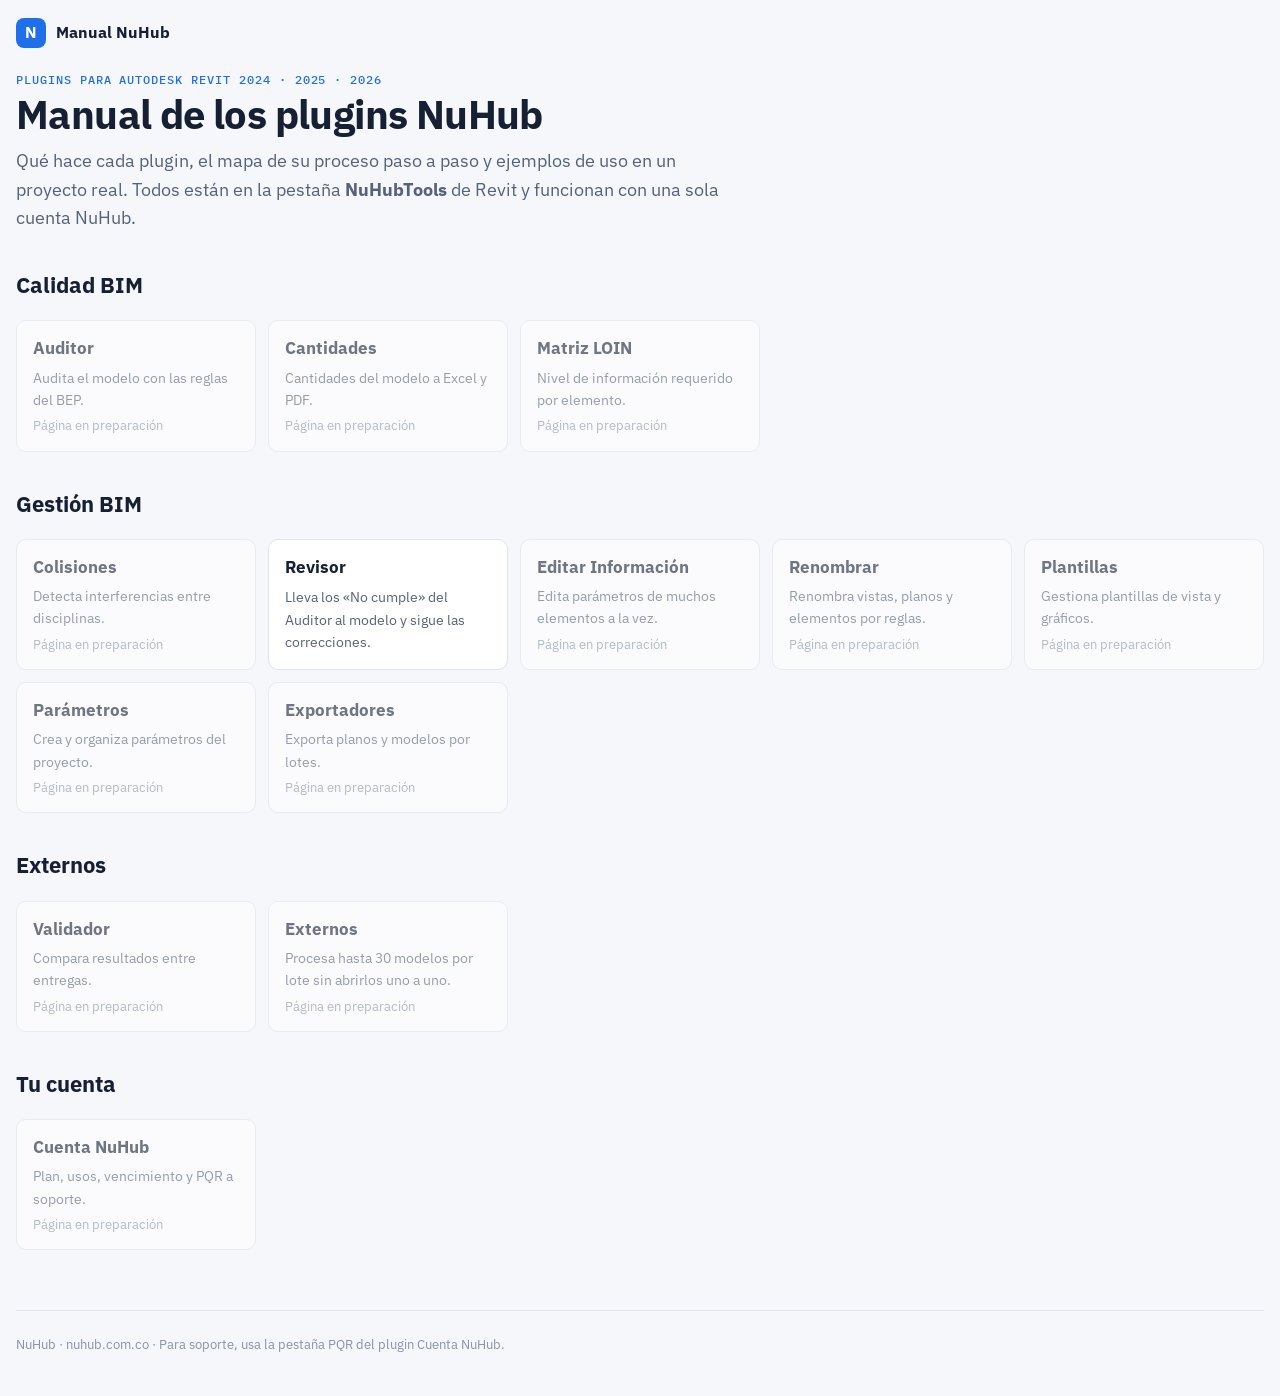
==== index.html @ 9468bd4f "Manual NuHub: portada y página del Revisor (formato horizontal) Co-Authored-By: Claude Opus 5.5 <nor" ====
<!doctype html>
<html lang="es">
<head>
<meta charset="utf-8">
<meta name="viewport" content="width=device-width, initial-scale=1, viewport-fit=cover">
<title>Manual NuHub</title>
<meta name="description" content="Manual de usuario de los plugins NuHub para Autodesk Revit: qué hace cada uno, el mapa de su proceso y ejemplos de uso.">
<link rel="preconnect" href="https://fonts.googleapis.com">
<link rel="stylesheet" href="https://fonts.googleapis.com/css2?family=IBM+Plex+Mono:wght@400;500&family=IBM+Plex+Sans:wght@400;500;600;700&display=swap">
<link rel="stylesheet" href="estilos.css">
</head>
<body>
<div class="barra"><a class="marca" href="./"><i>N</i>Manual NuHub</a></div>
<main>
  <header>
    <div class="panel">Plugins para Autodesk Revit 2024 · 2025 · 2026</div>
    <h1>Manual de los plugins NuHub</h1>
    <p class="entrada">Qué hace cada plugin, el mapa de su proceso paso a paso y ejemplos de uso en un proyecto real. Todos están en la pestaña <b>NuHubTools</b> de Revit y funcionan con una sola cuenta NuHub.</p>
  </header>

  <section class="grupo">
    <h2>Calidad BIM</h2>
    <div class="tarjetas">
      <div class="tarjeta pronto"><b>Auditor</b><span>Audita el modelo con las reglas del BEP.</span><small>Página en preparación</small></div>
      <div class="tarjeta pronto"><b>Cantidades</b><span>Cantidades del modelo a Excel y PDF.</span><small>Página en preparación</small></div>
      <div class="tarjeta pronto"><b>Matriz LOIN</b><span>Nivel de información requerido por elemento.</span><small>Página en preparación</small></div>
    </div>
  </section>
  <section class="grupo">
    <h2>Gestión BIM</h2>
    <div class="tarjetas">
      <div class="tarjeta pronto"><b>Colisiones</b><span>Detecta interferencias entre disciplinas.</span><small>Página en preparación</small></div>
      <a class="tarjeta" href="revisor/"><b>Revisor</b><span>Lleva los «No cumple» del Auditor al modelo y sigue las correcciones.</span></a>
      <div class="tarjeta pronto"><b>Editar Información</b><span>Edita parámetros de muchos elementos a la vez.</span><small>Página en preparación</small></div>
      <div class="tarjeta pronto"><b>Renombrar</b><span>Renombra vistas, planos y elementos por reglas.</span><small>Página en preparación</small></div>
      <div class="tarjeta pronto"><b>Plantillas</b><span>Gestiona plantillas de vista y gráficos.</span><small>Página en preparación</small></div>
      <div class="tarjeta pronto"><b>Parámetros</b><span>Crea y organiza parámetros del proyecto.</span><small>Página en preparación</small></div>
      <div class="tarjeta pronto"><b>Exportadores</b><span>Exporta planos y modelos por lotes.</span><small>Página en preparación</small></div>
    </div>
  </section>
  <section class="grupo">
    <h2>Externos</h2>
    <div class="tarjetas">
      <div class="tarjeta pronto"><b>Validador</b><span>Compara resultados entre entregas.</span><small>Página en preparación</small></div>
      <div class="tarjeta pronto"><b>Externos</b><span>Procesa hasta 30 modelos por lote sin abrirlos uno a uno.</span><small>Página en preparación</small></div>
    </div>
  </section>
  <section class="grupo">
    <h2>Tu cuenta</h2>
    <div class="tarjetas">
      <div class="tarjeta pronto"><b>Cuenta NuHub</b><span>Plan, usos, vencimiento y PQR a soporte.</span><small>Página en preparación</small></div>
    </div>
  </section>
</main>
<footer>NuHub · nuhub.com.co · Para soporte, usa la pestaña PQR del plugin Cuenta NuHub.</footer>
</body>
</html>
---- estilos.css ----
/* Manual NuHub · estilos comunes de todas las páginas */
:root {
  --fondo: #f5f7fb; --hoja: #ffffff; --linea: #dfe5ee; --texto: #172033; --suave: #566279; --tenue: #8893a8;
  --azul: #1f6feb; --azul-suave: #e8f0ff; --rojo: #c62828; --rojo-suave: #fdecea; --verde: #1a7f37; --verde-suave: #e4f4e8;
  --ambar: #9a6700; --ambar-suave: #fdf3d6; --codigo: #eef2f7;
  --fuente: "IBM Plex Sans", "Segoe UI", system-ui, sans-serif; --mono: "IBM Plex Mono", Consolas, monospace;
}
@media (prefers-color-scheme: dark) {
  :root {
    --fondo: #0e131d; --hoja: #151c29; --linea: #263042; --texto: #e5ebf4; --suave: #a4afc3; --tenue: #75819b;
    --azul: #5b9bff; --azul-suave: #182a48; --rojo: #ff7b72; --rojo-suave: #3a1d1d; --verde: #5cc27a; --verde-suave: #15301f;
    --ambar: #e3b54a; --ambar-suave: #33290f; --codigo: #1d2636; color-scheme: dark;
  }
}
* { box-sizing: border-box; }
body { margin: 0; background: var(--fondo); color: var(--texto); font: 16px/1.6 var(--fuente);
       padding-left: max(16px, env(safe-area-inset-left, 0px)); padding-right: max(16px, env(safe-area-inset-right, 0px)); }
a { color: var(--azul); }
img { max-width: 100%; }
code, kbd { font-family: var(--mono); font-size: .88em; background: var(--codigo); padding: 1px 6px; border-radius: 4px; }
.boton { display: inline-block; font-weight: 600; background: var(--hoja); border: 1px solid var(--linea); border-radius: 6px; padding: 0 7px;
         font-size: .9em; white-space: nowrap; }

.barra { max-width: 1320px; margin: 0 auto; display: flex; align-items: center; gap: 12px; padding-block: 18px; }
.marca { display: flex; align-items: center; gap: 10px; text-decoration: none; color: var(--texto); font-weight: 700; }
.marca i { width: 30px; height: 30px; border-radius: 8px; background: var(--azul); color: #fff; display: grid; place-items: center; font-style: normal; }
.barra .volver { margin-left: auto; font-size: 14px; }

main { max-width: 1320px; margin: 0 auto; padding-block: 8px 60px; display: grid; gap: 34px; }
h1 { font-size: clamp(28px, 4.2vw, 40px); line-height: 1.12; margin: 6px 0 10px; letter-spacing: -.015em; text-wrap: balance; }
h2 { font-size: 22px; margin: 0 0 6px; text-wrap: balance; }
h3 { font-size: 17px; margin: 0 0 4px; }
p { margin: 0; max-width: 70ch; }
.panel { font: 500 12px/1 var(--mono); letter-spacing: .08em; text-transform: uppercase; color: var(--azul); }
.entrada { color: var(--suave); font-size: 18px; max-width: 66ch; }
.bajada { color: var(--suave); margin-bottom: 16px; }

/* Ficha rápida */
.ficha { display: grid; grid-template-columns: repeat(auto-fit, minmax(210px, 1fr)); gap: 12px; }
.ficha div { background: var(--hoja); border: 1px solid var(--linea); border-radius: 10px; padding: 12px 14px; }
.ficha b { display: block; font-size: 12px; color: var(--suave); font-weight: 600; text-transform: uppercase; letter-spacing: .05em; margin-bottom: 2px; }

/* Mapa del proceso: horizontal, de izquierda a derecha, en filas de 4 */
.proceso { display: grid; grid-template-columns: repeat(4, minmax(0, 1fr)); gap: 26px 18px; counter-reset: paso; }
.paso { display: grid; grid-template-rows: auto 1fr; gap: 10px; position: relative; min-width: 0; }
.paso::before { counter-increment: paso; content: counter(paso); width: 34px; height: 34px; border-radius: 50%; background: var(--azul); color: #fff;
                font: 600 15px/34px var(--mono); text-align: center; position: relative; z-index: 1; }
.paso:not(:last-child)::after { content: "→"; position: absolute; top: 4px; left: 44px; right: -14px; height: 26px; color: var(--azul); font-weight: 700;
                                text-align: right; border-top: 2px solid var(--linea); transform: translateY(13px); line-height: 0; }
.paso > div { background: var(--hoja); border: 1px solid var(--linea); border-radius: 10px; padding: 12px 14px; min-width: 0; font-size: 14.5px; }
.paso p { font-size: 14.5px; }
.paso p + p, .paso p + ul, .paso ul + p { margin-top: 6px; }
.paso ul { margin: 6px 0 0; padding-left: 18px; }
.paso .uso { display: inline-block; margin-top: 8px; font-size: 12.5px; font-weight: 600; color: var(--ambar); background: var(--ambar-suave);
             padding: 2px 8px; border-radius: 999px; }
.paso.decision > div { border-color: var(--azul); }
@media (max-width: 1100px) { .proceso { grid-template-columns: repeat(2, minmax(0, 1fr)); } }
@media (max-width: 640px) {
  .proceso { grid-template-columns: 1fr; }
  .paso:not(:last-child)::after { display: none; }
}

/* Dos columnas: secciones lado a lado */
.dos { display: grid; grid-template-columns: minmax(0, 1.25fr) minmax(0, 1fr); gap: 24px; align-items: start; }
.dos > * { min-width: 0; }
.arriba { display: grid; grid-template-columns: minmax(0, 1.4fr) minmax(0, 1fr); gap: 24px; align-items: end; }
@media (max-width: 900px) { .dos, .arriba { grid-template-columns: 1fr; } }
td, th { font-size: 14.5px; }

/* Ramas: qué pasa con cada tipo de hallazgo */
.tabla { background: var(--hoja); border: 1px solid var(--linea); border-radius: 10px; overflow-x: auto; }
table { width: 100%; border-collapse: collapse; font-size: 15px; }
th { text-align: left; font-size: 12px; color: var(--suave); font-weight: 600; padding: 10px 14px; border-bottom: 1px solid var(--linea);
     text-transform: uppercase; letter-spacing: .04em; }
td { padding: 10px 14px; border-bottom: 1px solid var(--linea); vertical-align: top; }
tr:last-child td { border-bottom: 0; }

/* Ejemplos */
.ejemplos { display: grid; grid-template-columns: repeat(auto-fit, minmax(280px, 1fr)); gap: 14px; }
.ejemplo { background: var(--hoja); border: 1px solid var(--linea); border-radius: 10px; padding: 16px; display: grid; gap: 8px; align-content: start; min-width: 0; }
.ejemplo .quien { font-size: 13px; color: var(--suave); }
.ejemplo ol { margin: 0; padding-left: 20px; display: grid; gap: 4px; }
.ejemplo .resultado { font-size: 14px; background: var(--verde-suave); color: var(--texto); border-radius: 8px; padding: 8px 10px; }
.ejemplo .resultado b { color: var(--verde); }

/* Estados */
.estado { display: inline-block; font-size: 13px; font-weight: 600; padding: 1px 8px; border-radius: 999px; white-space: nowrap; }
.pendiente { color: var(--rojo); background: var(--rojo-suave); }
.corregido { color: var(--verde); background: var(--verde-suave); }
.noaplica { color: var(--suave); background: var(--codigo); }
.noexiste { color: var(--ambar); background: var(--ambar-suave); }

/* Flujo entre plugins */
.flujo { display: flex; flex-wrap: wrap; align-items: center; gap: 8px; }
.flujo span { background: var(--hoja); border: 1px solid var(--linea); border-radius: 8px; padding: 6px 12px; font-weight: 600; }
.flujo span.aqui { border-color: var(--azul); background: var(--azul-suave); }
.flujo em { color: var(--tenue); font-style: normal; }

.preguntas { display: grid; gap: 10px; }
.preguntas details { background: var(--hoja); border: 1px solid var(--linea); border-radius: 10px; padding: 12px 16px; }
.preguntas summary { cursor: pointer; font-weight: 600; }
.preguntas details p { margin-top: 8px; color: var(--suave); }

/* Portada */
.grupo { display: grid; gap: 12px; }
.tarjetas { display: grid; grid-template-columns: repeat(auto-fill, minmax(230px, 1fr)); gap: 12px; }
.tarjeta { background: var(--hoja); border: 1px solid var(--linea); border-radius: 10px; padding: 14px 16px; text-decoration: none; color: var(--texto);
           display: grid; gap: 4px; }
a.tarjeta:hover { border-color: var(--azul); }
.tarjeta b { font-size: 17px; }
.tarjeta span { color: var(--suave); font-size: 14px; }
.tarjeta.pronto { opacity: .6; }
.tarjeta.pronto small { color: var(--tenue); }

footer { max-width: 1320px; margin: 0 auto; padding-block: 24px 40px; border-top: 1px solid var(--linea); color: var(--tenue); font-size: 13px; }
:focus-visible { outline: 2px solid var(--azul); outline-offset: 2px; }
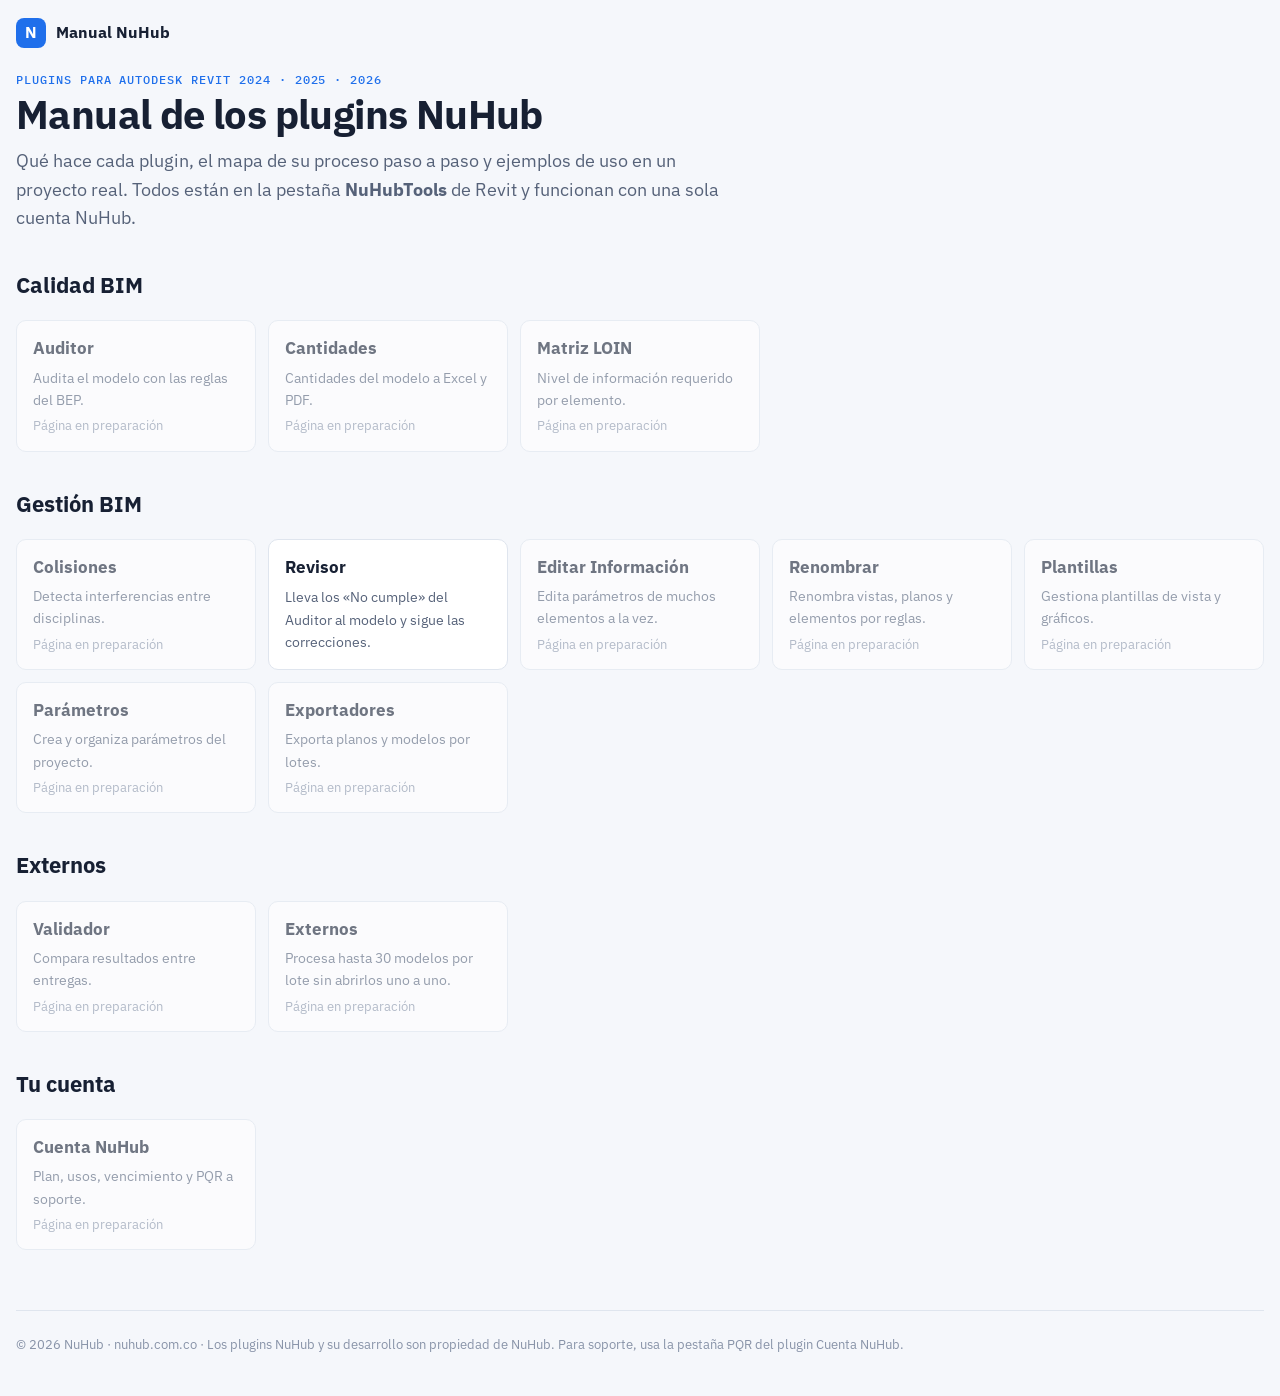
==== commit b544373a: "README y pie: propiedad de NuHub Co-Authored-By: Claude Opus 5.5 <noreply@anthropic.com> Claude-Sess" ====
--- a/index.html
+++ b/index.html
@@ -52,6 +52,6 @@
     </div>
   </section>
 </main>
-<footer>NuHub · nuhub.com.co · Para soporte, usa la pestaña PQR del plugin Cuenta NuHub.</footer>
+<footer>© 2026 NuHub · nuhub.com.co · Los plugins NuHub y su desarrollo son propiedad de NuHub. Para soporte, usa la pestaña PQR del plugin Cuenta NuHub.</footer>
 </body>
 </html>
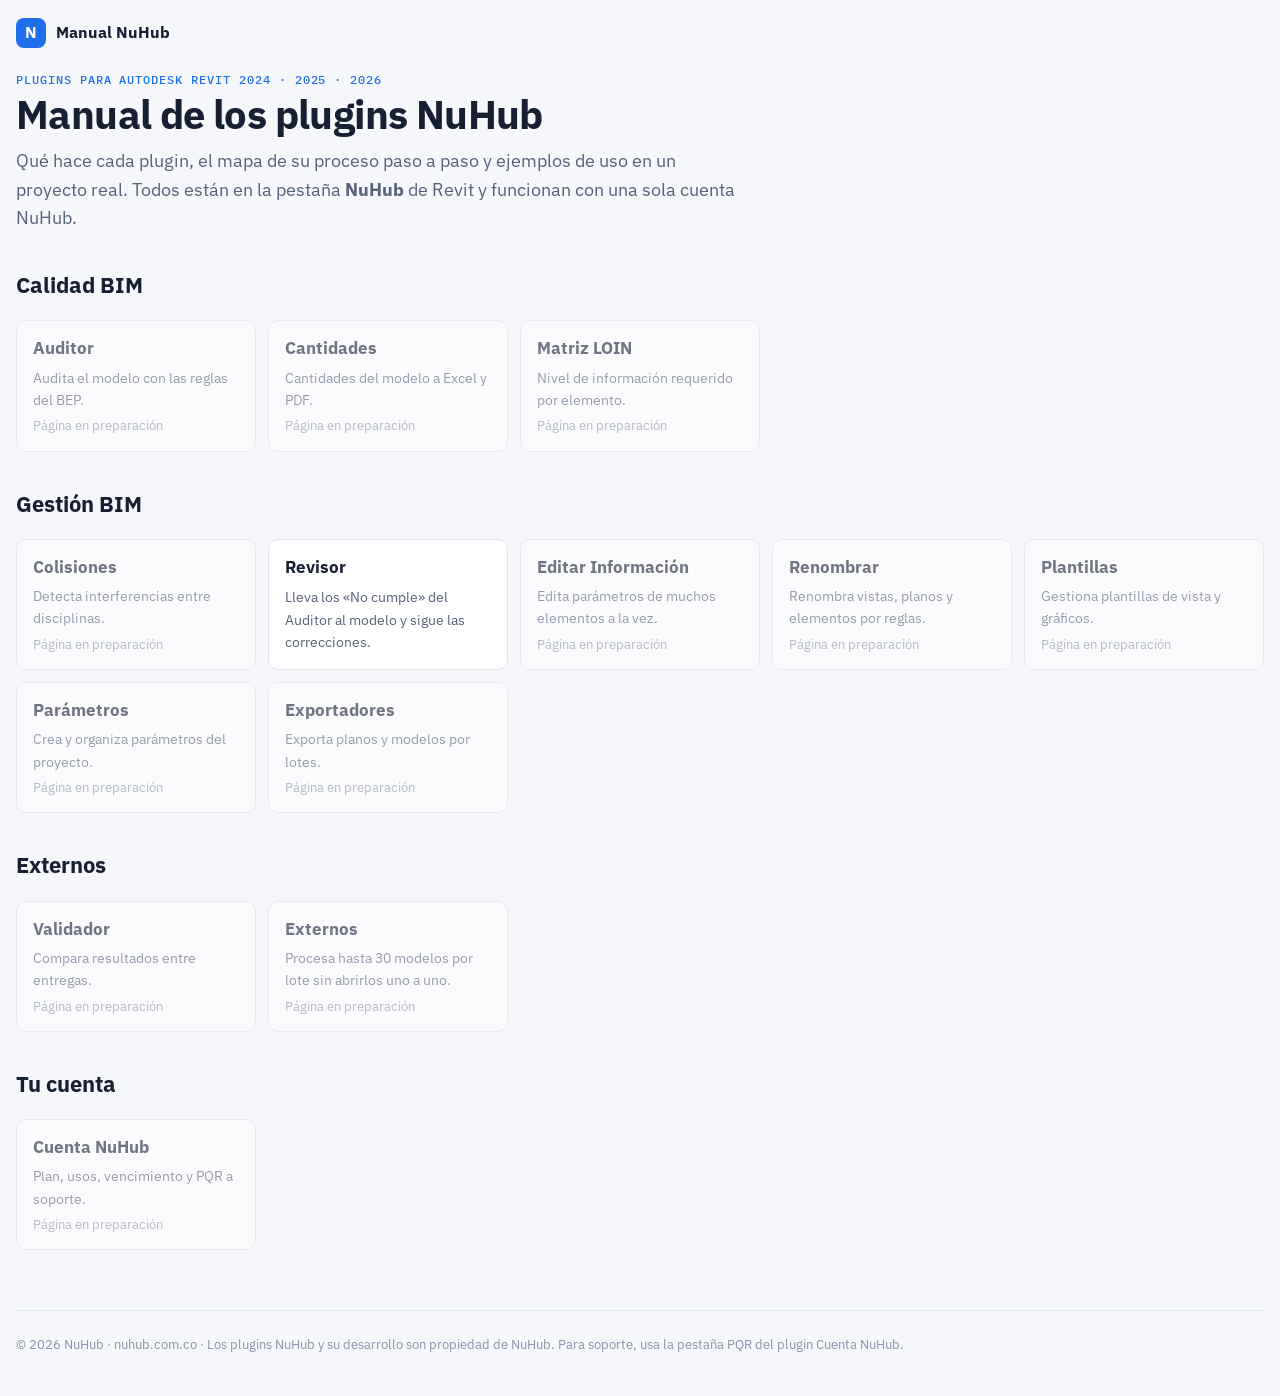
==== commit c64d9b8b: "Pestaña de Revit: NuHub Co-Authored-By: Claude Opus 5.5 <noreply@anthropic.com> Claude-Session: http" ====
--- a/index.html
+++ b/index.html
@@ -15,7 +15,7 @@
   <header>
     <div class="panel">Plugins para Autodesk Revit 2024 · 2025 · 2026</div>
     <h1>Manual de los plugins NuHub</h1>
-    <p class="entrada">Qué hace cada plugin, el mapa de su proceso paso a paso y ejemplos de uso en un proyecto real. Todos están en la pestaña <b>NuHubTools</b> de Revit y funcionan con una sola cuenta NuHub.</p>
+    <p class="entrada">Qué hace cada plugin, el mapa de su proceso paso a paso y ejemplos de uso en un proyecto real. Todos están en la pestaña <b>NuHub</b> de Revit y funcionan con una sola cuenta NuHub.</p>
   </header>
 
   <section class="grupo">
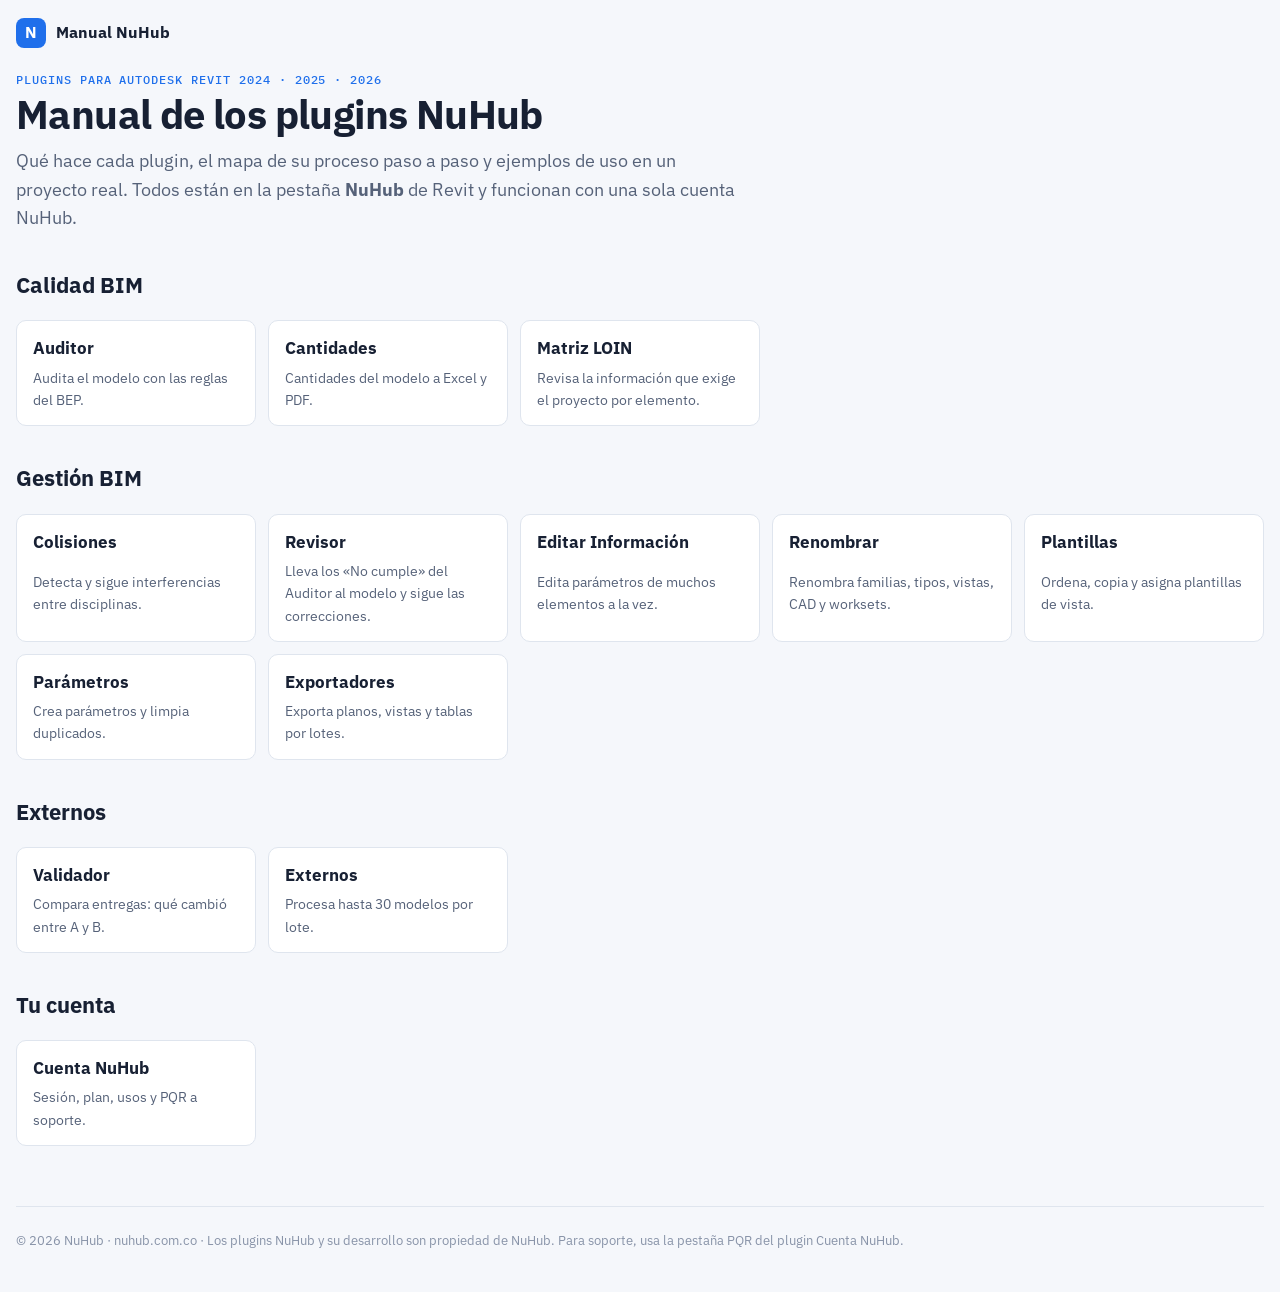
==== commit d87bd089: "Manual: páginas de los 13 plugins con diagrama de flujo, paso a paso, ejemplos y preguntas (generado" ====
--- a/index.html
+++ b/index.html
@@ -4,7 +4,7 @@
 <meta charset="utf-8">
 <meta name="viewport" content="width=device-width, initial-scale=1, viewport-fit=cover">
 <title>Manual NuHub</title>
-<meta name="description" content="Manual de usuario de los plugins NuHub para Autodesk Revit: qué hace cada uno, el mapa de su proceso y ejemplos de uso.">
+<meta name="description" content="Manual de usuario de los plugins NuHub para Autodesk Revit: qué hace cada plugin, el mapa de su proceso y ejemplos de uso.">
 <link rel="preconnect" href="https://fonts.googleapis.com">
 <link rel="stylesheet" href="https://fonts.googleapis.com/css2?family=IBM+Plex+Mono:wght@400;500&family=IBM+Plex+Sans:wght@400;500;600;700&display=swap">
 <link rel="stylesheet" href="estilos.css">
@@ -17,40 +17,7 @@
     <h1>Manual de los plugins NuHub</h1>
     <p class="entrada">Qué hace cada plugin, el mapa de su proceso paso a paso y ejemplos de uso en un proyecto real. Todos están en la pestaña <b>NuHub</b> de Revit y funcionan con una sola cuenta NuHub.</p>
   </header>
-
-  <section class="grupo">
-    <h2>Calidad BIM</h2>
-    <div class="tarjetas">
-      <div class="tarjeta pronto"><b>Auditor</b><span>Audita el modelo con las reglas del BEP.</span><small>Página en preparación</small></div>
-      <div class="tarjeta pronto"><b>Cantidades</b><span>Cantidades del modelo a Excel y PDF.</span><small>Página en preparación</small></div>
-      <div class="tarjeta pronto"><b>Matriz LOIN</b><span>Nivel de información requerido por elemento.</span><small>Página en preparación</small></div>
-    </div>
-  </section>
-  <section class="grupo">
-    <h2>Gestión BIM</h2>
-    <div class="tarjetas">
-      <div class="tarjeta pronto"><b>Colisiones</b><span>Detecta interferencias entre disciplinas.</span><small>Página en preparación</small></div>
-      <a class="tarjeta" href="revisor/"><b>Revisor</b><span>Lleva los «No cumple» del Auditor al modelo y sigue las correcciones.</span></a>
-      <div class="tarjeta pronto"><b>Editar Información</b><span>Edita parámetros de muchos elementos a la vez.</span><small>Página en preparación</small></div>
-      <div class="tarjeta pronto"><b>Renombrar</b><span>Renombra vistas, planos y elementos por reglas.</span><small>Página en preparación</small></div>
-      <div class="tarjeta pronto"><b>Plantillas</b><span>Gestiona plantillas de vista y gráficos.</span><small>Página en preparación</small></div>
-      <div class="tarjeta pronto"><b>Parámetros</b><span>Crea y organiza parámetros del proyecto.</span><small>Página en preparación</small></div>
-      <div class="tarjeta pronto"><b>Exportadores</b><span>Exporta planos y modelos por lotes.</span><small>Página en preparación</small></div>
-    </div>
-  </section>
-  <section class="grupo">
-    <h2>Externos</h2>
-    <div class="tarjetas">
-      <div class="tarjeta pronto"><b>Validador</b><span>Compara resultados entre entregas.</span><small>Página en preparación</small></div>
-      <div class="tarjeta pronto"><b>Externos</b><span>Procesa hasta 30 modelos por lote sin abrirlos uno a uno.</span><small>Página en preparación</small></div>
-    </div>
-  </section>
-  <section class="grupo">
-    <h2>Tu cuenta</h2>
-    <div class="tarjetas">
-      <div class="tarjeta pronto"><b>Cuenta NuHub</b><span>Plan, usos, vencimiento y PQR a soporte.</span><small>Página en preparación</small></div>
-    </div>
-  </section>
+  <section class="grupo"><h2>Calidad BIM</h2><div class="tarjetas"><a class="tarjeta" href="auditor/"><b>Auditor</b><span>Audita el modelo con las reglas del BEP.</span></a><a class="tarjeta" href="cantidades/"><b>Cantidades</b><span>Cantidades del modelo a Excel y PDF.</span></a><a class="tarjeta" href="matriz-loin/"><b>Matriz LOIN</b><span>Revisa la información que exige el proyecto por elemento.</span></a></div></section><section class="grupo"><h2>Gestión BIM</h2><div class="tarjetas"><a class="tarjeta" href="colisiones/"><b>Colisiones</b><span>Detecta y sigue interferencias entre disciplinas.</span></a><a class="tarjeta" href="revisor/"><b>Revisor</b><span>Lleva los «No cumple» del Auditor al modelo y sigue las correcciones.</span></a><a class="tarjeta" href="editar-informacion/"><b>Editar Información</b><span>Edita parámetros de muchos elementos a la vez.</span></a><a class="tarjeta" href="renombrar/"><b>Renombrar</b><span>Renombra familias, tipos, vistas, CAD y worksets.</span></a><a class="tarjeta" href="plantillas/"><b>Plantillas</b><span>Ordena, copia y asigna plantillas de vista.</span></a><a class="tarjeta" href="parametros/"><b>Parámetros</b><span>Crea parámetros y limpia duplicados.</span></a><a class="tarjeta" href="exportadores/"><b>Exportadores</b><span>Exporta planos, vistas y tablas por lotes.</span></a></div></section><section class="grupo"><h2>Externos</h2><div class="tarjetas"><a class="tarjeta" href="validador/"><b>Validador</b><span>Compara entregas: qué cambió entre A y B.</span></a><a class="tarjeta" href="externos/"><b>Externos</b><span>Procesa hasta 30 modelos por lote.</span></a></div></section><section class="grupo"><h2>Tu cuenta</h2><div class="tarjetas"><a class="tarjeta" href="cuenta/"><b>Cuenta NuHub</b><span>Sesión, plan, usos y PQR a soporte.</span></a></div></section>
 </main>
 <footer>© 2026 NuHub · nuhub.com.co · Los plugins NuHub y su desarrollo son propiedad de NuHub. Para soporte, usa la pestaña PQR del plugin Cuenta NuHub.</footer>
 </body>
--- a/estilos.css
+++ b/estilos.css
@@ -114,3 +114,33 @@
 
 footer { max-width: 1320px; margin: 0 auto; padding-block: 24px 40px; border-top: 1px solid var(--linea); color: var(--tenue); font-size: 13px; }
 :focus-visible { outline: 2px solid var(--azul); outline-offset: 2px; }
+
+/* Diagrama de flujo con íconos (SVG). Colores desde los tokens para que funcione en claro y oscuro */
+.diagrama { background: var(--hoja); border: 1px solid var(--linea); border-radius: 12px; padding: 14px; overflow-x: auto; }
+.diagrama svg { display: block; width: 100%; min-width: 900px; height: auto; }
+.diagrama .nodo rect { fill: var(--hoja); stroke: var(--linea); stroke-width: 1.5; }
+.diagrama .nodo .aro { fill: var(--azul-suave); stroke: var(--azul); stroke-width: 1.5; }
+.diagrama .nodo .ico { fill: none; stroke: var(--azul); stroke-width: 2; stroke-linecap: round; stroke-linejoin: round; }
+.diagrama .nodo .num { fill: var(--azul); }
+.diagrama .nodo .num-t { fill: #fff; font: 600 12px var(--mono); }
+.diagrama .tit { fill: var(--texto); font: 600 14px var(--fuente); }
+.diagrama .sub { fill: var(--suave); font: 400 12px var(--fuente); }
+.diagrama .rombo { fill: var(--ambar-suave); stroke: var(--ambar); stroke-width: 1.5; }
+.diagrama .rombo-t { fill: var(--texto); font: 600 12.5px var(--fuente); }
+.diagrama .linea-f { fill: none; stroke: var(--tenue); stroke-width: 2; }
+.diagrama .linea-si { fill: none; stroke: var(--verde); stroke-width: 2; }
+.diagrama .linea-no { fill: none; stroke: var(--rojo); stroke-width: 2; stroke-dasharray: 6 5; }
+.diagrama .etq { font: 600 12px var(--fuente); }
+.diagrama .etq.si { fill: var(--verde); } .diagrama .etq.no { fill: var(--rojo); }
+.diagrama .uso-r { fill: var(--ambar-suave); stroke: var(--ambar); stroke-width: 1; }
+.diagrama .uso-t { fill: var(--ambar); font: 600 11px var(--fuente); }
+.diagrama .nota rect { fill: var(--rojo-suave); stroke: var(--rojo); stroke-width: 1; stroke-dasharray: 4 3; }
+.diagrama .nota text { fill: var(--texto); font: 400 12px var(--fuente); }
+.diagrama .punta { fill: var(--tenue); } .diagrama .punta-si { fill: var(--verde); } .diagrama .punta-no { fill: var(--rojo); }
+.leyenda-f { display: flex; flex-wrap: wrap; gap: 8px 18px; margin-top: 10px; color: var(--suave); font-size: 13px; }
+.leyenda-f span { display: inline-flex; align-items: center; gap: 6px; }
+.leyenda-f i { display: inline-block; width: 22px; height: 0; border-top: 2px solid var(--tenue); }
+.leyenda-f i.si { border-color: var(--verde); } .leyenda-f i.no { border-color: var(--rojo); border-top-style: dashed; }
+.leyenda-f b.r { display: inline-block; width: 12px; height: 12px; transform: rotate(45deg); background: var(--ambar-suave); border: 1.5px solid var(--ambar); }
+.paso-uso { font-size: 12px; font-weight: 600; color: var(--ambar); background: var(--ambar-suave); border: 1px solid var(--ambar); padding: 0 8px; border-radius: 999px; }
+main > *, section { min-width: 0; }
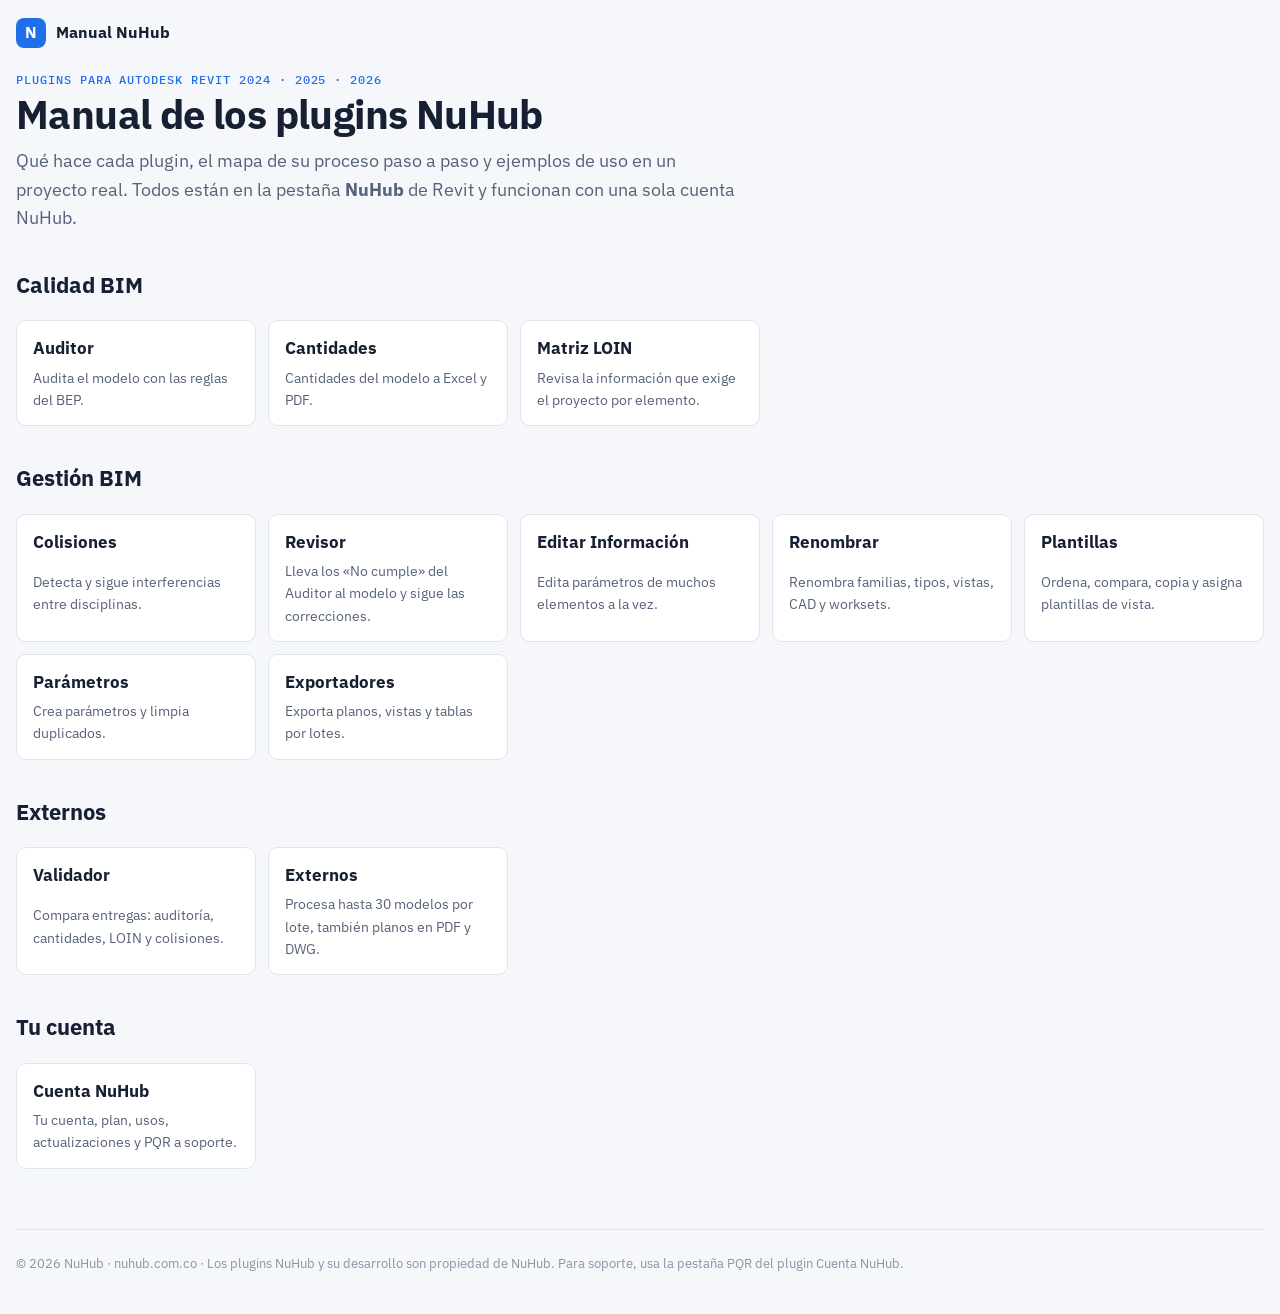
==== commit 9bd6d17a: "Manual: cambios de los plugins (Cantidades «Generar informe», Datos del informe, .nuhub obligatorios" ====
--- a/index.html
+++ b/index.html
@@ -17,7 +17,7 @@
     <h1>Manual de los plugins NuHub</h1>
     <p class="entrada">Qué hace cada plugin, el mapa de su proceso paso a paso y ejemplos de uso en un proyecto real. Todos están en la pestaña <b>NuHub</b> de Revit y funcionan con una sola cuenta NuHub.</p>
   </header>
-  <section class="grupo"><h2>Calidad BIM</h2><div class="tarjetas"><a class="tarjeta" href="auditor/"><b>Auditor</b><span>Audita el modelo con las reglas del BEP.</span></a><a class="tarjeta" href="cantidades/"><b>Cantidades</b><span>Cantidades del modelo a Excel y PDF.</span></a><a class="tarjeta" href="matriz-loin/"><b>Matriz LOIN</b><span>Revisa la información que exige el proyecto por elemento.</span></a></div></section><section class="grupo"><h2>Gestión BIM</h2><div class="tarjetas"><a class="tarjeta" href="colisiones/"><b>Colisiones</b><span>Detecta y sigue interferencias entre disciplinas.</span></a><a class="tarjeta" href="revisor/"><b>Revisor</b><span>Lleva los «No cumple» del Auditor al modelo y sigue las correcciones.</span></a><a class="tarjeta" href="editar-informacion/"><b>Editar Información</b><span>Edita parámetros de muchos elementos a la vez.</span></a><a class="tarjeta" href="renombrar/"><b>Renombrar</b><span>Renombra familias, tipos, vistas, CAD y worksets.</span></a><a class="tarjeta" href="plantillas/"><b>Plantillas</b><span>Ordena, copia y asigna plantillas de vista.</span></a><a class="tarjeta" href="parametros/"><b>Parámetros</b><span>Crea parámetros y limpia duplicados.</span></a><a class="tarjeta" href="exportadores/"><b>Exportadores</b><span>Exporta planos, vistas y tablas por lotes.</span></a></div></section><section class="grupo"><h2>Externos</h2><div class="tarjetas"><a class="tarjeta" href="validador/"><b>Validador</b><span>Compara entregas: qué cambió entre A y B.</span></a><a class="tarjeta" href="externos/"><b>Externos</b><span>Procesa hasta 30 modelos por lote.</span></a></div></section><section class="grupo"><h2>Tu cuenta</h2><div class="tarjetas"><a class="tarjeta" href="cuenta/"><b>Cuenta NuHub</b><span>Sesión, plan, usos y PQR a soporte.</span></a></div></section>
+  <section class="grupo"><h2>Calidad BIM</h2><div class="tarjetas"><a class="tarjeta" href="auditor/"><b>Auditor</b><span>Audita el modelo con las reglas del BEP.</span></a><a class="tarjeta" href="cantidades/"><b>Cantidades</b><span>Cantidades del modelo a Excel y PDF.</span></a><a class="tarjeta" href="matriz-loin/"><b>Matriz LOIN</b><span>Revisa la información que exige el proyecto por elemento.</span></a></div></section><section class="grupo"><h2>Gestión BIM</h2><div class="tarjetas"><a class="tarjeta" href="colisiones/"><b>Colisiones</b><span>Detecta y sigue interferencias entre disciplinas.</span></a><a class="tarjeta" href="revisor/"><b>Revisor</b><span>Lleva los «No cumple» del Auditor al modelo y sigue las correcciones.</span></a><a class="tarjeta" href="editar-informacion/"><b>Editar Información</b><span>Edita parámetros de muchos elementos a la vez.</span></a><a class="tarjeta" href="renombrar/"><b>Renombrar</b><span>Renombra familias, tipos, vistas, CAD y worksets.</span></a><a class="tarjeta" href="plantillas/"><b>Plantillas</b><span>Ordena, compara, copia y asigna plantillas de vista.</span></a><a class="tarjeta" href="parametros/"><b>Parámetros</b><span>Crea parámetros y limpia duplicados.</span></a><a class="tarjeta" href="exportadores/"><b>Exportadores</b><span>Exporta planos, vistas y tablas por lotes.</span></a></div></section><section class="grupo"><h2>Externos</h2><div class="tarjetas"><a class="tarjeta" href="validador/"><b>Validador</b><span>Compara entregas: auditoría, cantidades, LOIN y colisiones.</span></a><a class="tarjeta" href="externos/"><b>Externos</b><span>Procesa hasta 30 modelos por lote, también planos en PDF y DWG.</span></a></div></section><section class="grupo"><h2>Tu cuenta</h2><div class="tarjetas"><a class="tarjeta" href="cuenta/"><b>Cuenta NuHub</b><span>Tu cuenta, plan, usos, actualizaciones y PQR a soporte.</span></a></div></section>
 </main>
 <footer>© 2026 NuHub · nuhub.com.co · Los plugins NuHub y su desarrollo son propiedad de NuHub. Para soporte, usa la pestaña PQR del plugin Cuenta NuHub.</footer>
 </body>
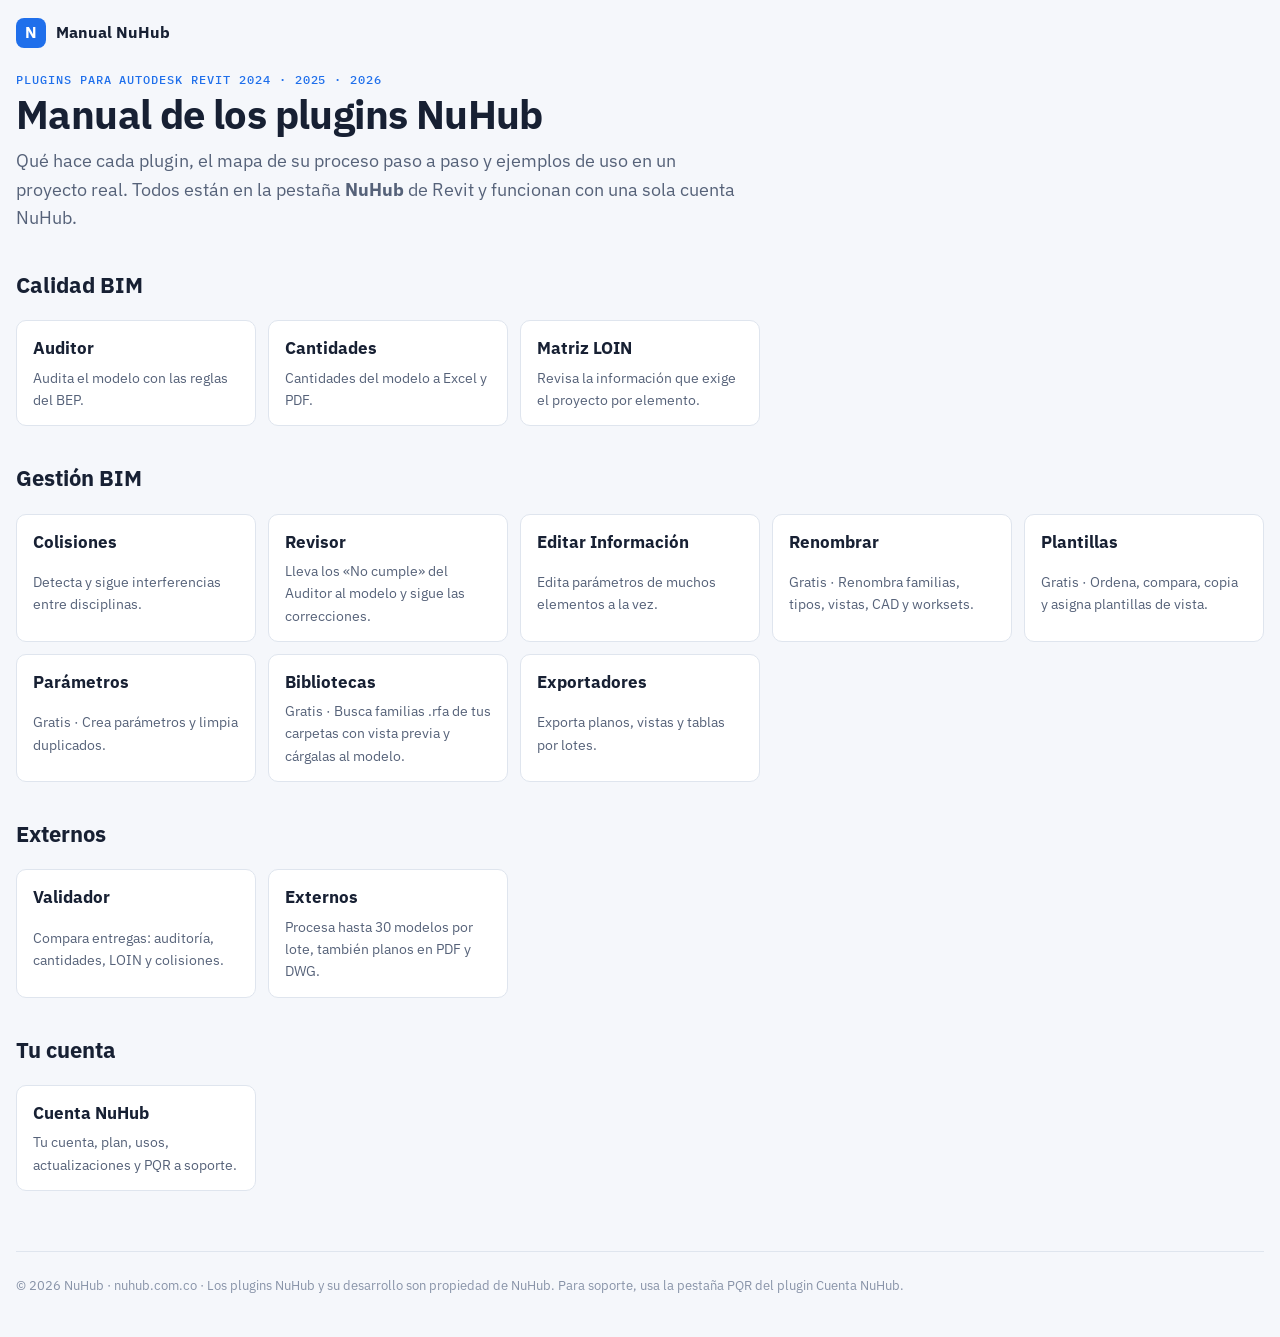
==== commit 96ac97c9: "Manual: plugin Bibliotecas (nuevo, gratis) y Renombrar, Parámetros y Plantillas gratis sin límite de" ====
--- a/index.html
+++ b/index.html
@@ -17,7 +17,7 @@
     <h1>Manual de los plugins NuHub</h1>
     <p class="entrada">Qué hace cada plugin, el mapa de su proceso paso a paso y ejemplos de uso en un proyecto real. Todos están en la pestaña <b>NuHub</b> de Revit y funcionan con una sola cuenta NuHub.</p>
   </header>
-  <section class="grupo"><h2>Calidad BIM</h2><div class="tarjetas"><a class="tarjeta" href="auditor/"><b>Auditor</b><span>Audita el modelo con las reglas del BEP.</span></a><a class="tarjeta" href="cantidades/"><b>Cantidades</b><span>Cantidades del modelo a Excel y PDF.</span></a><a class="tarjeta" href="matriz-loin/"><b>Matriz LOIN</b><span>Revisa la información que exige el proyecto por elemento.</span></a></div></section><section class="grupo"><h2>Gestión BIM</h2><div class="tarjetas"><a class="tarjeta" href="colisiones/"><b>Colisiones</b><span>Detecta y sigue interferencias entre disciplinas.</span></a><a class="tarjeta" href="revisor/"><b>Revisor</b><span>Lleva los «No cumple» del Auditor al modelo y sigue las correcciones.</span></a><a class="tarjeta" href="editar-informacion/"><b>Editar Información</b><span>Edita parámetros de muchos elementos a la vez.</span></a><a class="tarjeta" href="renombrar/"><b>Renombrar</b><span>Renombra familias, tipos, vistas, CAD y worksets.</span></a><a class="tarjeta" href="plantillas/"><b>Plantillas</b><span>Ordena, compara, copia y asigna plantillas de vista.</span></a><a class="tarjeta" href="parametros/"><b>Parámetros</b><span>Crea parámetros y limpia duplicados.</span></a><a class="tarjeta" href="exportadores/"><b>Exportadores</b><span>Exporta planos, vistas y tablas por lotes.</span></a></div></section><section class="grupo"><h2>Externos</h2><div class="tarjetas"><a class="tarjeta" href="validador/"><b>Validador</b><span>Compara entregas: auditoría, cantidades, LOIN y colisiones.</span></a><a class="tarjeta" href="externos/"><b>Externos</b><span>Procesa hasta 30 modelos por lote, también planos en PDF y DWG.</span></a></div></section><section class="grupo"><h2>Tu cuenta</h2><div class="tarjetas"><a class="tarjeta" href="cuenta/"><b>Cuenta NuHub</b><span>Tu cuenta, plan, usos, actualizaciones y PQR a soporte.</span></a></div></section>
+  <section class="grupo"><h2>Calidad BIM</h2><div class="tarjetas"><a class="tarjeta" href="auditor/"><b>Auditor</b><span>Audita el modelo con las reglas del BEP.</span></a><a class="tarjeta" href="cantidades/"><b>Cantidades</b><span>Cantidades del modelo a Excel y PDF.</span></a><a class="tarjeta" href="matriz-loin/"><b>Matriz LOIN</b><span>Revisa la información que exige el proyecto por elemento.</span></a></div></section><section class="grupo"><h2>Gestión BIM</h2><div class="tarjetas"><a class="tarjeta" href="colisiones/"><b>Colisiones</b><span>Detecta y sigue interferencias entre disciplinas.</span></a><a class="tarjeta" href="revisor/"><b>Revisor</b><span>Lleva los «No cumple» del Auditor al modelo y sigue las correcciones.</span></a><a class="tarjeta" href="editar-informacion/"><b>Editar Información</b><span>Edita parámetros de muchos elementos a la vez.</span></a><a class="tarjeta" href="renombrar/"><b>Renombrar</b><span>Gratis · Renombra familias, tipos, vistas, CAD y worksets.</span></a><a class="tarjeta" href="plantillas/"><b>Plantillas</b><span>Gratis · Ordena, compara, copia y asigna plantillas de vista.</span></a><a class="tarjeta" href="parametros/"><b>Parámetros</b><span>Gratis · Crea parámetros y limpia duplicados.</span></a><a class="tarjeta" href="bibliotecas/"><b>Bibliotecas</b><span>Gratis · Busca familias .rfa de tus carpetas con vista previa y cárgalas al modelo.</span></a><a class="tarjeta" href="exportadores/"><b>Exportadores</b><span>Exporta planos, vistas y tablas por lotes.</span></a></div></section><section class="grupo"><h2>Externos</h2><div class="tarjetas"><a class="tarjeta" href="validador/"><b>Validador</b><span>Compara entregas: auditoría, cantidades, LOIN y colisiones.</span></a><a class="tarjeta" href="externos/"><b>Externos</b><span>Procesa hasta 30 modelos por lote, también planos en PDF y DWG.</span></a></div></section><section class="grupo"><h2>Tu cuenta</h2><div class="tarjetas"><a class="tarjeta" href="cuenta/"><b>Cuenta NuHub</b><span>Tu cuenta, plan, usos, actualizaciones y PQR a soporte.</span></a></div></section>
 </main>
 <footer>© 2026 NuHub · nuhub.com.co · Los plugins NuHub y su desarrollo son propiedad de NuHub. Para soporte, usa la pestaña PQR del plugin Cuenta NuHub.</footer>
 </body>
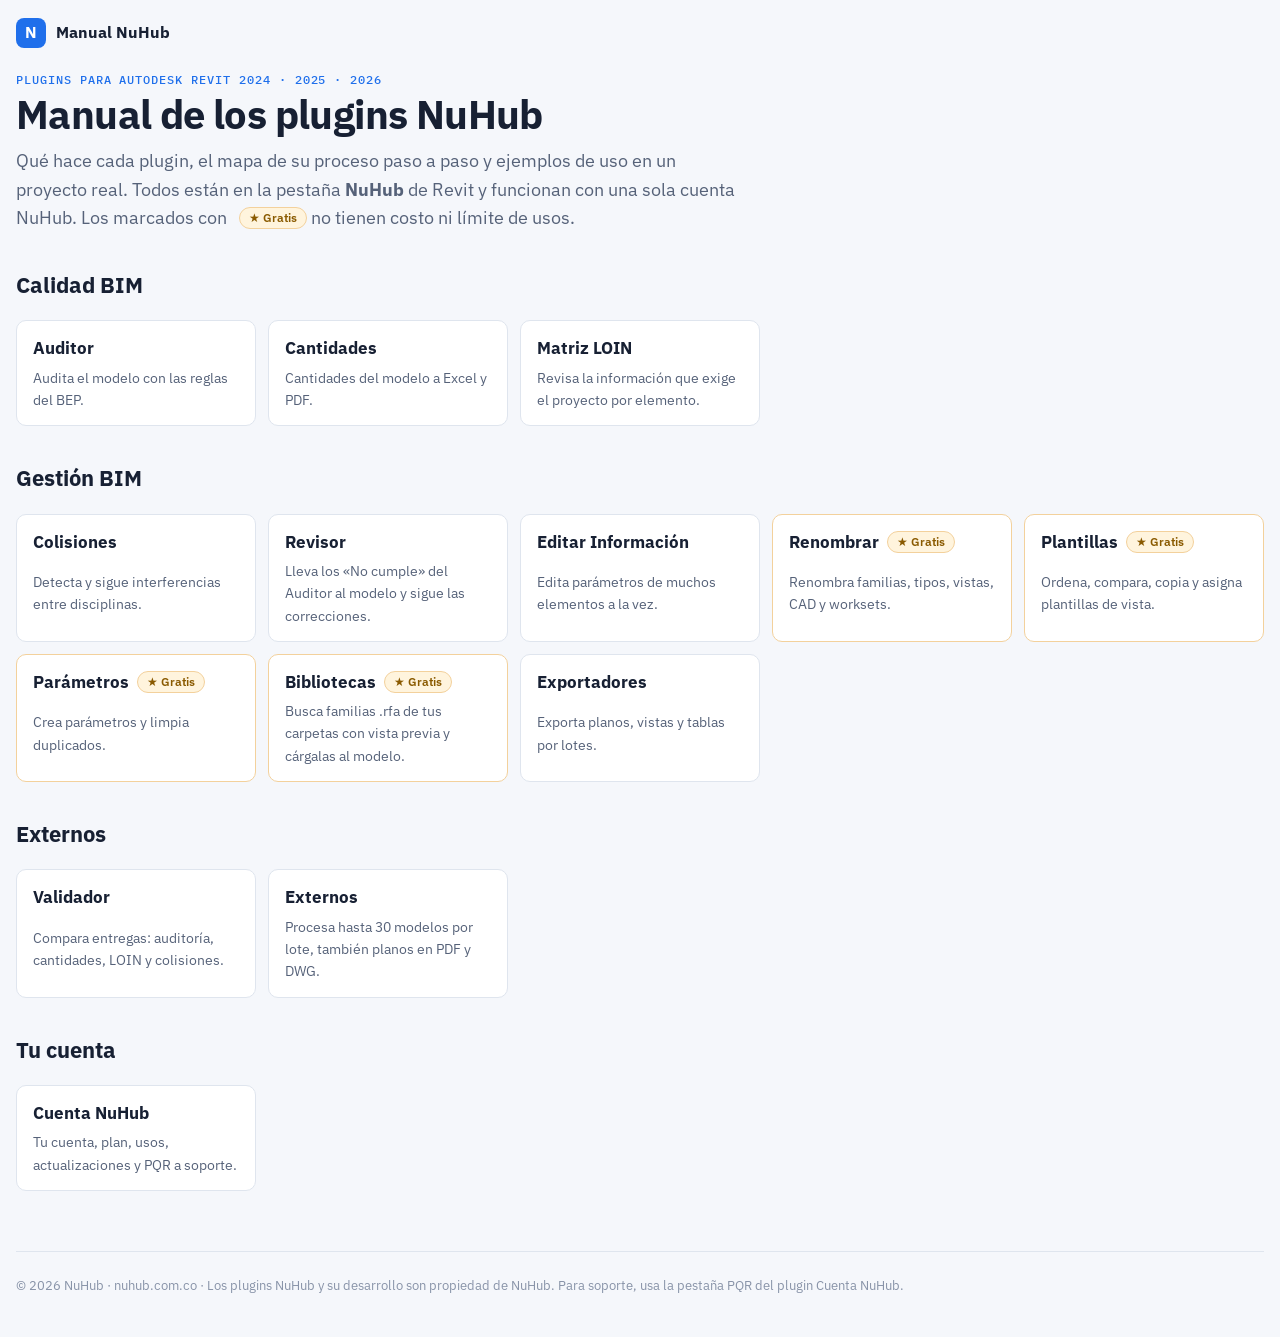
==== commit 3019db54: "Manual: sello «★ Gratis» en los plugins gratis, todas las páginas en V.0.1.0 y botones en gris (Cuen" ====
--- a/index.html
+++ b/index.html
@@ -15,9 +15,9 @@
   <header>
     <div class="panel">Plugins para Autodesk Revit 2024 · 2025 · 2026</div>
     <h1>Manual de los plugins NuHub</h1>
-    <p class="entrada">Qué hace cada plugin, el mapa de su proceso paso a paso y ejemplos de uso en un proyecto real. Todos están en la pestaña <b>NuHub</b> de Revit y funcionan con una sola cuenta NuHub.</p>
+    <p class="entrada">Qué hace cada plugin, el mapa de su proceso paso a paso y ejemplos de uso en un proyecto real. Todos están en la pestaña <b>NuHub</b> de Revit y funcionan con una sola cuenta NuHub. Los marcados con <em class="sello">★ Gratis</em> no tienen costo ni límite de usos.</p>
   </header>
-  <section class="grupo"><h2>Calidad BIM</h2><div class="tarjetas"><a class="tarjeta" href="auditor/"><b>Auditor</b><span>Audita el modelo con las reglas del BEP.</span></a><a class="tarjeta" href="cantidades/"><b>Cantidades</b><span>Cantidades del modelo a Excel y PDF.</span></a><a class="tarjeta" href="matriz-loin/"><b>Matriz LOIN</b><span>Revisa la información que exige el proyecto por elemento.</span></a></div></section><section class="grupo"><h2>Gestión BIM</h2><div class="tarjetas"><a class="tarjeta" href="colisiones/"><b>Colisiones</b><span>Detecta y sigue interferencias entre disciplinas.</span></a><a class="tarjeta" href="revisor/"><b>Revisor</b><span>Lleva los «No cumple» del Auditor al modelo y sigue las correcciones.</span></a><a class="tarjeta" href="editar-informacion/"><b>Editar Información</b><span>Edita parámetros de muchos elementos a la vez.</span></a><a class="tarjeta" href="renombrar/"><b>Renombrar</b><span>Gratis · Renombra familias, tipos, vistas, CAD y worksets.</span></a><a class="tarjeta" href="plantillas/"><b>Plantillas</b><span>Gratis · Ordena, compara, copia y asigna plantillas de vista.</span></a><a class="tarjeta" href="parametros/"><b>Parámetros</b><span>Gratis · Crea parámetros y limpia duplicados.</span></a><a class="tarjeta" href="bibliotecas/"><b>Bibliotecas</b><span>Gratis · Busca familias .rfa de tus carpetas con vista previa y cárgalas al modelo.</span></a><a class="tarjeta" href="exportadores/"><b>Exportadores</b><span>Exporta planos, vistas y tablas por lotes.</span></a></div></section><section class="grupo"><h2>Externos</h2><div class="tarjetas"><a class="tarjeta" href="validador/"><b>Validador</b><span>Compara entregas: auditoría, cantidades, LOIN y colisiones.</span></a><a class="tarjeta" href="externos/"><b>Externos</b><span>Procesa hasta 30 modelos por lote, también planos en PDF y DWG.</span></a></div></section><section class="grupo"><h2>Tu cuenta</h2><div class="tarjetas"><a class="tarjeta" href="cuenta/"><b>Cuenta NuHub</b><span>Tu cuenta, plan, usos, actualizaciones y PQR a soporte.</span></a></div></section>
+  <section class="grupo"><h2>Calidad BIM</h2><div class="tarjetas"><a class="tarjeta" href="auditor/"><b>Auditor</b><span>Audita el modelo con las reglas del BEP.</span></a><a class="tarjeta" href="cantidades/"><b>Cantidades</b><span>Cantidades del modelo a Excel y PDF.</span></a><a class="tarjeta" href="matriz-loin/"><b>Matriz LOIN</b><span>Revisa la información que exige el proyecto por elemento.</span></a></div></section><section class="grupo"><h2>Gestión BIM</h2><div class="tarjetas"><a class="tarjeta" href="colisiones/"><b>Colisiones</b><span>Detecta y sigue interferencias entre disciplinas.</span></a><a class="tarjeta" href="revisor/"><b>Revisor</b><span>Lleva los «No cumple» del Auditor al modelo y sigue las correcciones.</span></a><a class="tarjeta" href="editar-informacion/"><b>Editar Información</b><span>Edita parámetros de muchos elementos a la vez.</span></a><a class="tarjeta gratis" href="renombrar/"><b>Renombrar<em class="sello">★ Gratis</em></b><span>Renombra familias, tipos, vistas, CAD y worksets.</span></a><a class="tarjeta gratis" href="plantillas/"><b>Plantillas<em class="sello">★ Gratis</em></b><span>Ordena, compara, copia y asigna plantillas de vista.</span></a><a class="tarjeta gratis" href="parametros/"><b>Parámetros<em class="sello">★ Gratis</em></b><span>Crea parámetros y limpia duplicados.</span></a><a class="tarjeta gratis" href="bibliotecas/"><b>Bibliotecas<em class="sello">★ Gratis</em></b><span>Busca familias .rfa de tus carpetas con vista previa y cárgalas al modelo.</span></a><a class="tarjeta" href="exportadores/"><b>Exportadores</b><span>Exporta planos, vistas y tablas por lotes.</span></a></div></section><section class="grupo"><h2>Externos</h2><div class="tarjetas"><a class="tarjeta" href="validador/"><b>Validador</b><span>Compara entregas: auditoría, cantidades, LOIN y colisiones.</span></a><a class="tarjeta" href="externos/"><b>Externos</b><span>Procesa hasta 30 modelos por lote, también planos en PDF y DWG.</span></a></div></section><section class="grupo"><h2>Tu cuenta</h2><div class="tarjetas"><a class="tarjeta" href="cuenta/"><b>Cuenta NuHub</b><span>Tu cuenta, plan, usos, actualizaciones y PQR a soporte.</span></a></div></section>
 </main>
 <footer>© 2026 NuHub · nuhub.com.co · Los plugins NuHub y su desarrollo son propiedad de NuHub. Para soporte, usa la pestaña PQR del plugin Cuenta NuHub.</footer>
 </body>
--- a/estilos.css
+++ b/estilos.css
@@ -144,3 +144,9 @@
 .leyenda-f b.r { display: inline-block; width: 12px; height: 12px; transform: rotate(45deg); background: var(--ambar-suave); border: 1.5px solid var(--ambar); }
 .paso-uso { font-size: 12px; font-weight: 600; color: var(--ambar); background: var(--ambar-suave); border: 1px solid var(--ambar); padding: 0 8px; border-radius: 999px; }
 main > *, section { min-width: 0; }
+
+/* Plugins gratis: sello con estrella */
+.sello { display: inline-block; font: 600 12px/1 var(--fuente); font-style: normal; letter-spacing: 0; text-transform: none;
+  color: #8a5a00; background: #fff4dd; border: 1px solid #f3d19c; border-radius: 999px; padding: 4px 9px; margin-left: 8px; vertical-align: 2px; }
+.tarjeta.gratis { border-color: #f3d19c; }
+.tarjeta.gratis:hover { border-color: var(--azul); }
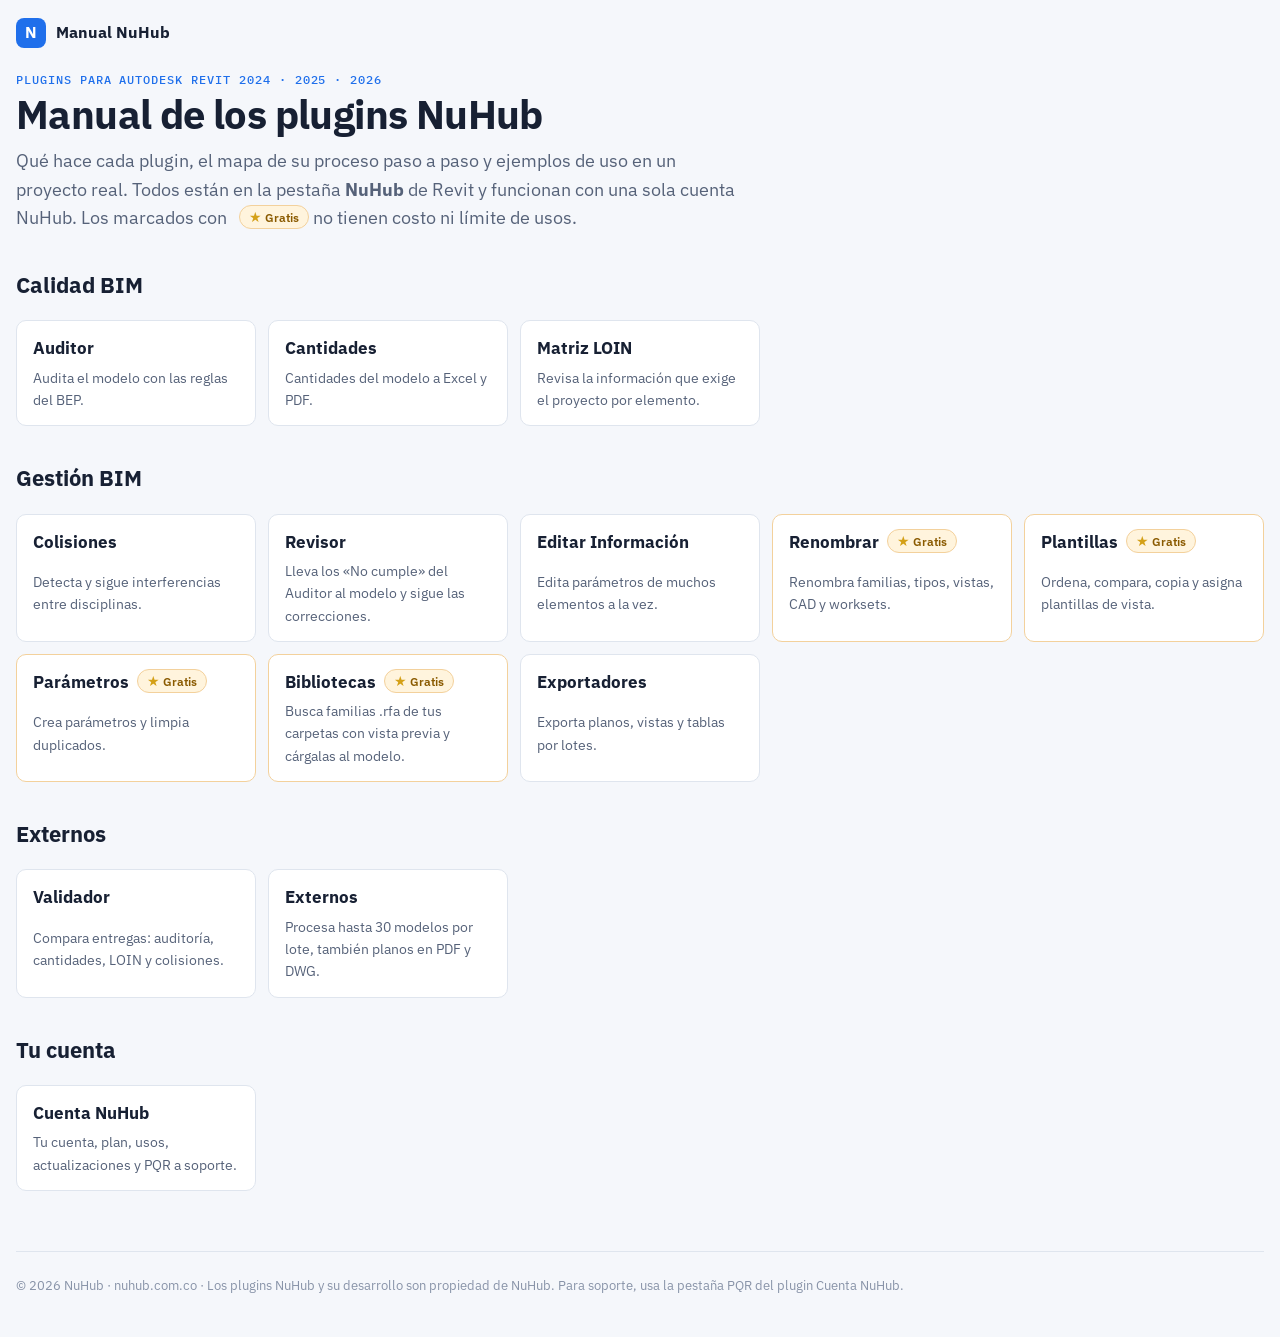
==== commit 1fc8369a: "Manual: estrella dorada en el sello Gratis y estilos sin caché Co-Authored-By: Claude Opus 5.5 <nore" ====
--- a/index.html
+++ b/index.html
@@ -7,7 +7,7 @@
 <meta name="description" content="Manual de usuario de los plugins NuHub para Autodesk Revit: qué hace cada plugin, el mapa de su proceso y ejemplos de uso.">
 <link rel="preconnect" href="https://fonts.googleapis.com">
 <link rel="stylesheet" href="https://fonts.googleapis.com/css2?family=IBM+Plex+Mono:wght@400;500&family=IBM+Plex+Sans:wght@400;500;600;700&display=swap">
-<link rel="stylesheet" href="estilos.css">
+<link rel="stylesheet" href="estilos.css?v=20261101">
 </head>
 <body>
 <div class="barra"><a class="marca" href="./"><i>N</i>Manual NuHub</a></div>
@@ -15,9 +15,9 @@
   <header>
     <div class="panel">Plugins para Autodesk Revit 2024 · 2025 · 2026</div>
     <h1>Manual de los plugins NuHub</h1>
-    <p class="entrada">Qué hace cada plugin, el mapa de su proceso paso a paso y ejemplos de uso en un proyecto real. Todos están en la pestaña <b>NuHub</b> de Revit y funcionan con una sola cuenta NuHub. Los marcados con <em class="sello">★ Gratis</em> no tienen costo ni límite de usos.</p>
+    <p class="entrada">Qué hace cada plugin, el mapa de su proceso paso a paso y ejemplos de uso en un proyecto real. Todos están en la pestaña <b>NuHub</b> de Revit y funcionan con una sola cuenta NuHub. Los marcados con <em class="sello"><i>★</i> Gratis</em> no tienen costo ni límite de usos.</p>
   </header>
-  <section class="grupo"><h2>Calidad BIM</h2><div class="tarjetas"><a class="tarjeta" href="auditor/"><b>Auditor</b><span>Audita el modelo con las reglas del BEP.</span></a><a class="tarjeta" href="cantidades/"><b>Cantidades</b><span>Cantidades del modelo a Excel y PDF.</span></a><a class="tarjeta" href="matriz-loin/"><b>Matriz LOIN</b><span>Revisa la información que exige el proyecto por elemento.</span></a></div></section><section class="grupo"><h2>Gestión BIM</h2><div class="tarjetas"><a class="tarjeta" href="colisiones/"><b>Colisiones</b><span>Detecta y sigue interferencias entre disciplinas.</span></a><a class="tarjeta" href="revisor/"><b>Revisor</b><span>Lleva los «No cumple» del Auditor al modelo y sigue las correcciones.</span></a><a class="tarjeta" href="editar-informacion/"><b>Editar Información</b><span>Edita parámetros de muchos elementos a la vez.</span></a><a class="tarjeta gratis" href="renombrar/"><b>Renombrar<em class="sello">★ Gratis</em></b><span>Renombra familias, tipos, vistas, CAD y worksets.</span></a><a class="tarjeta gratis" href="plantillas/"><b>Plantillas<em class="sello">★ Gratis</em></b><span>Ordena, compara, copia y asigna plantillas de vista.</span></a><a class="tarjeta gratis" href="parametros/"><b>Parámetros<em class="sello">★ Gratis</em></b><span>Crea parámetros y limpia duplicados.</span></a><a class="tarjeta gratis" href="bibliotecas/"><b>Bibliotecas<em class="sello">★ Gratis</em></b><span>Busca familias .rfa de tus carpetas con vista previa y cárgalas al modelo.</span></a><a class="tarjeta" href="exportadores/"><b>Exportadores</b><span>Exporta planos, vistas y tablas por lotes.</span></a></div></section><section class="grupo"><h2>Externos</h2><div class="tarjetas"><a class="tarjeta" href="validador/"><b>Validador</b><span>Compara entregas: auditoría, cantidades, LOIN y colisiones.</span></a><a class="tarjeta" href="externos/"><b>Externos</b><span>Procesa hasta 30 modelos por lote, también planos en PDF y DWG.</span></a></div></section><section class="grupo"><h2>Tu cuenta</h2><div class="tarjetas"><a class="tarjeta" href="cuenta/"><b>Cuenta NuHub</b><span>Tu cuenta, plan, usos, actualizaciones y PQR a soporte.</span></a></div></section>
+  <section class="grupo"><h2>Calidad BIM</h2><div class="tarjetas"><a class="tarjeta" href="auditor/"><b>Auditor</b><span>Audita el modelo con las reglas del BEP.</span></a><a class="tarjeta" href="cantidades/"><b>Cantidades</b><span>Cantidades del modelo a Excel y PDF.</span></a><a class="tarjeta" href="matriz-loin/"><b>Matriz LOIN</b><span>Revisa la información que exige el proyecto por elemento.</span></a></div></section><section class="grupo"><h2>Gestión BIM</h2><div class="tarjetas"><a class="tarjeta" href="colisiones/"><b>Colisiones</b><span>Detecta y sigue interferencias entre disciplinas.</span></a><a class="tarjeta" href="revisor/"><b>Revisor</b><span>Lleva los «No cumple» del Auditor al modelo y sigue las correcciones.</span></a><a class="tarjeta" href="editar-informacion/"><b>Editar Información</b><span>Edita parámetros de muchos elementos a la vez.</span></a><a class="tarjeta gratis" href="renombrar/"><b>Renombrar<em class="sello"><i>★</i> Gratis</em></b><span>Renombra familias, tipos, vistas, CAD y worksets.</span></a><a class="tarjeta gratis" href="plantillas/"><b>Plantillas<em class="sello"><i>★</i> Gratis</em></b><span>Ordena, compara, copia y asigna plantillas de vista.</span></a><a class="tarjeta gratis" href="parametros/"><b>Parámetros<em class="sello"><i>★</i> Gratis</em></b><span>Crea parámetros y limpia duplicados.</span></a><a class="tarjeta gratis" href="bibliotecas/"><b>Bibliotecas<em class="sello"><i>★</i> Gratis</em></b><span>Busca familias .rfa de tus carpetas con vista previa y cárgalas al modelo.</span></a><a class="tarjeta" href="exportadores/"><b>Exportadores</b><span>Exporta planos, vistas y tablas por lotes.</span></a></div></section><section class="grupo"><h2>Externos</h2><div class="tarjetas"><a class="tarjeta" href="validador/"><b>Validador</b><span>Compara entregas: auditoría, cantidades, LOIN y colisiones.</span></a><a class="tarjeta" href="externos/"><b>Externos</b><span>Procesa hasta 30 modelos por lote, también planos en PDF y DWG.</span></a></div></section><section class="grupo"><h2>Tu cuenta</h2><div class="tarjetas"><a class="tarjeta" href="cuenta/"><b>Cuenta NuHub</b><span>Tu cuenta, plan, usos, actualizaciones y PQR a soporte.</span></a></div></section>
 </main>
 <footer>© 2026 NuHub · nuhub.com.co · Los plugins NuHub y su desarrollo son propiedad de NuHub. Para soporte, usa la pestaña PQR del plugin Cuenta NuHub.</footer>
 </body>
--- a/estilos.css
+++ b/estilos.css
@@ -148,5 +148,6 @@
 /* Plugins gratis: sello con estrella */
 .sello { display: inline-block; font: 600 12px/1 var(--fuente); font-style: normal; letter-spacing: 0; text-transform: none;
   color: #8a5a00; background: #fff4dd; border: 1px solid #f3d19c; border-radius: 999px; padding: 4px 9px; margin-left: 8px; vertical-align: 2px; }
+.sello i { font-style: normal; color: #d4a017; font-size: 14px; }
 .tarjeta.gratis { border-color: #f3d19c; }
 .tarjeta.gratis:hover { border-color: var(--azul); }
